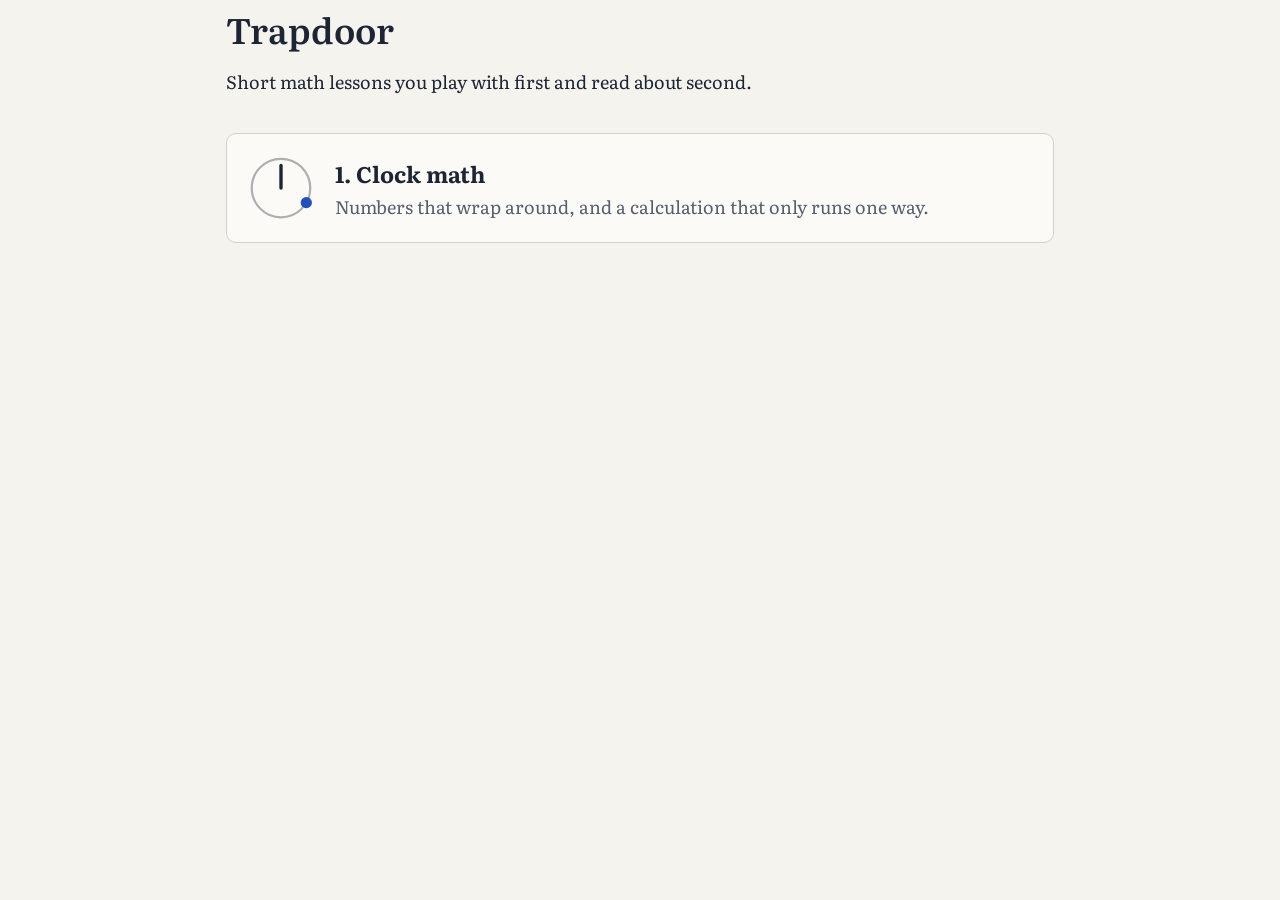
==== index.html @ 8e4dee6d "Add Trapdoor chapter 1: clock math" ====
<!doctype html>
<html lang="en">
<head>
  <meta charset="utf-8">
  <meta name="viewport" content="width=device-width, initial-scale=1">
  <title>Trapdoor: hands-on math lessons</title>
  <meta name="description" content="Short, hands-on math lessons you can touch. Start with clock math.">
  <meta name="theme-color" content="#f4f3ee">
  <link rel="icon" href="favicon.svg" type="image/svg+xml">
  <link rel="preconnect" href="https://fonts.googleapis.com">
  <link rel="preconnect" href="https://fonts.gstatic.com" crossorigin>
  <link rel="stylesheet" href="https://fonts.googleapis.com/css2?family=Atkinson+Hyperlegible:wght@400;700&family=Literata:opsz,wght@7..72,400;7..72,600&display=swap">
  <link rel="stylesheet" href="styles/shared.css">
</head>
<body>
  <main class="chapter">
    <h1>Trapdoor</h1>
    <p>Short math lessons you play with first and read about second.</p>
    <ol class="chapter-list">
      <li>
        <a href="chapters/clock-math.html">
          <svg viewBox="0 0 64 64" aria-hidden="true">
            <circle cx="32" cy="32" r="26" fill="none" stroke="currentColor" stroke-width="2" opacity="0.35"/>
            <line x1="32" y1="32" x2="32" y2="12" stroke="currentColor" stroke-width="3" stroke-linecap="round"/>
            <circle cx="54.5" cy="45" r="5" class="dial-mark-landed"/>
          </svg>
          <div>
            <strong>1. Clock math</strong>
            <span>Numbers that wrap around, and a calculation that only runs one way.</span>
          </div>
        </a>
      </li>
    </ol>
  </main>
</body>
</html>
---- styles/shared.css ----
/*
 * Trapdoor shared styles: a math notebook. Plain paper page, figures drawn on squared paper,
 * one fountain-pen blue for whatever just moved, red pencil only for a challenge target.
 *
 * - Every color is a token below; component rules never use a raw hex.
 * - Light theme only by design (the brief asks for a light notebook).
 * - Type: Literata for prose and numbers, Atkinson Hyperlegible for controls. Scale ratio 1.25.
 */

:root {
  color-scheme: light;

  --bg: #f4f3ee;
  --surface: #fbfaf7;
  --ink: #1d2433;
  --ink-soft: #565d6d;
  --rule: #d4d1c6;
  --grid-line: #ecebe4;
  --accent: #2350b8;
  --accent-soft: #9fb3e3;
  --on-accent: #ffffff;
  --accent-2: #b3261e;
  --ok: #2f7d4a;

  --font-body: "Literata", Georgia, "Times New Roman", serif;
  --font-ui: "Atkinson Hyperlegible", -apple-system, system-ui, sans-serif;

  --t-sm: 0.8rem;
  --t-base: 1rem;
  --t-md: 1.25rem;
  --t-lg: 1.563rem;
  --t-xl: 1.953rem;
  --t-display: 3.052rem;

  --space-1: 0.25rem;
  --space-2: 0.5rem;
  --space-3: 0.75rem;
  --space-4: 1rem;
  --space-6: 1.5rem;
  --space-8: 2rem;
  --space-12: 3rem;

  --radius: 10px;
  --touch: 44px;
  --grid-step: 22px;
}

*, *::before, *::after { box-sizing: border-box; }

html {
  font-size: 106.25%;
  -webkit-text-size-adjust: 100%;
}

@media (min-width: 760px) {
  html { font-size: 112.5%; }
}

body {
  margin: 0;
  background: var(--bg);
  color: var(--ink);
  font-family: var(--font-body);
  font-size: var(--t-base);
  line-height: 1.65;
  font-variant-numeric: lining-nums;
}

:focus-visible {
  outline: 3px solid var(--accent);
  outline-offset: 2px;
}

a { color: var(--accent); text-underline-offset: 0.15em; }

/* ---------- page frame ---------- */

.site-header {
  display: flex;
  justify-content: space-between;
  align-items: baseline;
  max-width: 48rem;
  margin: 0 auto;
  padding: var(--space-4) var(--space-4) 0;
  font-family: var(--font-ui);
  font-size: var(--t-sm);
  color: var(--ink-soft);
}

.site-name {
  color: var(--ink);
  font-weight: 700;
  text-decoration: none;
  padding: var(--space-3) 0;
}

.chapter {
  max-width: 48rem;
  margin: 0 auto;
  padding: 0 var(--space-4) var(--space-12);
}

h1 {
  font-size: var(--t-xl);
  font-weight: 600;
  line-height: 1.15;
  margin: var(--space-2) 0 var(--space-4);
}

h2 {
  font-size: var(--t-lg);
  font-weight: 600;
  line-height: 1.2;
  margin: 0 0 var(--space-3);
}

.prose {
  max-width: 36rem;
  margin: var(--space-12) 0 var(--space-6);
}

.prose p { margin: 0 0 var(--space-4); }

code {
  font-family: ui-monospace, "SF Mono", Menlo, monospace;
  font-size: 0.9em;
}

/* ---------- glossary terms ---------- */

button.term {
  font: inherit;
  color: inherit;
  background: none;
  border: 0;
  padding: 0;
  position: relative;
  cursor: pointer;
  text-decoration: underline dotted var(--accent);
  text-decoration-thickness: 2px;
  text-underline-offset: 0.2em;
}

/* An invisible halo enlarges the tap area to 44px tall without moving the line or the focus ring. */
button.term::before {
  content: "";
  position: absolute;
  inset: -0.6em -0.15em;
}

button.term[aria-expanded="true"] { color: var(--accent); }

.term-note {
  background: var(--surface);
  border: 1px solid var(--rule);
  border-radius: var(--radius);
  padding: var(--space-4) var(--space-4) var(--space-3);
  margin: 0 0 var(--space-4);
  font-size: 0.94rem;
}

.term-note p { margin: 0 0 var(--space-2); }

.term-note-close {
  font-family: var(--font-ui);
  font-size: var(--t-sm);
  min-height: var(--touch);
  padding: 0 var(--space-4);
  border: 1px solid var(--rule);
  border-radius: var(--radius);
  background: var(--bg);
  color: var(--ink);
  cursor: pointer;
}

/* ---------- widget frame: a figure drawn on squared paper ---------- */

.widget {
  margin: var(--space-4) 0 0;
  padding: var(--space-4);
  border: 1px solid var(--rule);
  border-radius: var(--radius);
  background-color: var(--surface);
  background-image:
    linear-gradient(var(--grid-line) 1px, transparent 1px),
    linear-gradient(90deg, var(--grid-line) 1px, transparent 1px);
  background-size: var(--grid-step) var(--grid-step);
  display: grid;
  gap: var(--space-4);
}

.dial {
  display: block;
  width: 100%;
  max-width: 340px;
  margin: 0 auto;
  height: auto;
  aspect-ratio: 1;
}

.widget-panel {
  display: flex;
  flex-direction: column;
  gap: var(--space-4);
  min-width: 0;
}

.widget figcaption { grid-column: 1 / -1; }

/* Phone: keep the hero dial small enough that a control shows on the first screen. */
@media (max-width: 759px) {
  .site-header { padding-top: var(--space-2); }
  h1 { margin: 0 0 var(--space-3); }
  .widget-hero .dial { max-width: 250px; }
  .widget-hero { gap: var(--space-3); }
}

@media (min-width: 760px) {
  .widget {
    grid-template-columns: minmax(0, 23rem) minmax(0, 1fr);
    align-items: center;
    padding: var(--space-6);
    gap: var(--space-6);
  }
  .dial { max-width: 23rem; }
  .widget-hero .dial { max-width: 25rem; }
  .widget-hero { grid-template-columns: minmax(0, 25rem) minmax(0, 1fr); }
}

/* ---------- dial marks (SVG) ---------- */

.dial-ring { fill: none; stroke: var(--rule); stroke-width: 2; }
.dial-tick { fill: var(--ink-soft); }
.dial-label { fill: var(--ink-soft); font-family: var(--font-body); }
.dial-label-landed { fill: var(--accent); font-weight: 600; }
.dial-label-target { fill: var(--accent-2); font-weight: 600; }
.dial-label-start { fill: var(--ink); font-weight: 600; }
.dial-mark-landed { fill: var(--accent); }
.dial-mark-visited { fill: var(--accent-soft); }
.dial-mark-start { fill: var(--surface); stroke: var(--accent); stroke-width: 3; }
.dial-mark-target { fill: var(--surface); stroke: var(--accent-2); stroke-width: 4; }
.dial-mark-miss { fill: var(--ink-soft); opacity: 0.5; }
.dial-chord { stroke: var(--accent); stroke-width: 2; opacity: 0.35; }
.dial-chord-latest { stroke-width: 3.5; opacity: 1; }
.dial-arc { fill: none; stroke: var(--accent); stroke-width: 3.5; stroke-linecap: round; }
.dial-arrowhead { fill: var(--accent); }
.dial-hand line { stroke: var(--ink); stroke-width: 4; stroke-linecap: round; }
.dial-hand circle { fill: var(--ink); }

/* ---------- readouts: the payload of each widget ---------- */

.readout {
  margin: 0;
  display: flex;
  flex-direction: column;
  gap: var(--space-1);
  font-variant-numeric: tabular-nums;
}

.readout-lead { font-size: var(--t-md); line-height: 1.3; }

.readout-big {
  font-size: var(--t-display);
  font-weight: 600;
  line-height: 1;
  color: var(--accent);
}

.readout-target { color: var(--accent-2); }

.readout-detail {
  color: var(--ink-soft);
  font-size: 0.94rem;
  line-height: 1.45;
}

/* ---------- controls ---------- */

.widget-controls {
  display: flex;
  flex-wrap: wrap;
  gap: var(--space-4) var(--space-6);
}

.stepper { display: flex; flex-direction: column; gap: var(--space-1); }

.stepper-label, .group-label, .guess-form label, .forward-demo label {
  font-family: var(--font-ui);
  font-size: var(--t-sm);
  color: var(--ink-soft);
}

.stepper-row, .guess-row { display: flex; gap: var(--space-1); }

.stepper-button,
.stepper-input,
.guess-row input,
.forward-input,
.action-row button,
.guess-row button,
.operation-toggle button,
.prime-buttons button {
  min-height: var(--touch);
  font-family: var(--font-ui);
  font-size: var(--t-base);
  color: var(--ink);
  background: var(--surface);
  border: 1px solid var(--rule);
  border-radius: var(--radius);
}

.stepper-button {
  min-width: var(--touch);
  font-size: var(--t-md);
  line-height: 1;
  cursor: pointer;
}

.stepper-input, .guess-row input {
  width: 5.5rem;
  text-align: center;
  font-variant-numeric: tabular-nums;
  -moz-appearance: textfield;
}

.stepper-input::-webkit-inner-spin-button,
.stepper-input::-webkit-outer-spin-button,
.guess-row input::-webkit-inner-spin-button,
.guess-row input::-webkit-outer-spin-button { -webkit-appearance: none; margin: 0; }

.stepper-slider {
  width: 100%;
  min-width: 12rem;
  height: var(--touch);
  margin: 0;
  accent-color: var(--accent);
}

button { cursor: pointer; }
button:disabled { cursor: default; opacity: 0.45; }

.action-row { display: flex; flex-wrap: wrap; gap: var(--space-2); }
.action-row button, .guess-row button { padding: 0 var(--space-4); }

.button-primary,
.operation-toggle button[aria-pressed="true"],
.prime-buttons button[aria-pressed="true"] {
  background: var(--accent);
  border-color: var(--accent);
  color: var(--on-accent);
  font-weight: 700;
}

.action-row .button-primary, .guess-row .button-primary { background: var(--accent); color: var(--on-accent); }

.operation-toggle { display: flex; gap: var(--space-1); }
.operation-toggle button { padding: 0 var(--space-6); }

.prime-picker { display: flex; flex-direction: column; gap: var(--space-1); }
.prime-buttons { display: flex; flex-wrap: wrap; gap: var(--space-1); }
.prime-buttons button { min-width: var(--touch); font-variant-numeric: tabular-nums; }

/* ---------- hop and try lists ---------- */

.hop-list, .try-list {
  list-style: none;
  margin: 0;
  padding: 0;
  display: flex;
  flex-wrap: wrap;
  gap: var(--space-1) var(--space-2);
  font-variant-numeric: tabular-nums;
}

.hop-list li, .try-list li {
  padding: var(--space-1) var(--space-2);
  border-radius: 6px;
  background: var(--bg);
  border: 1px solid var(--rule);
  font-size: 0.94rem;
  white-space: nowrap;
}

.try-list li.try-hit { border-color: var(--accent); color: var(--accent); font-weight: 600; }

.guess-form { display: flex; flex-direction: column; gap: var(--space-1); }

.tries { margin: 0; font-family: var(--font-ui); color: var(--ink-soft); }
.tries-count { font-family: var(--font-body); font-size: var(--t-lg); font-weight: 600; color: var(--ink); }

/* ---------- forward demo on the 39-digit clock ---------- */

.forward-demo {
  margin: var(--space-4) 0 0;
  padding: var(--space-4);
  border: 1px solid var(--rule);
  border-radius: var(--radius);
  background: var(--surface);
  display: flex;
  flex-direction: column;
  gap: var(--space-2);
}

.forward-input {
  width: 100%;
  padding: 0 var(--space-3);
  font-variant-numeric: tabular-nums;
}

.forward-output {
  margin: 0;
  display: flex;
  flex-direction: column;
  gap: var(--space-1);
  font-variant-numeric: tabular-nums;
}

.forward-landing {
  font-size: var(--t-md);
  font-weight: 600;
  color: var(--accent);
  overflow-wrap: anywhere;
}

.forward-time, .forward-demo figcaption { color: var(--ink-soft); font-size: 0.94rem; }

/* ---------- ending ---------- */

.closing { margin-top: var(--space-12); }

.bridge {
  font-size: var(--t-md);
  font-weight: 600;
  line-height: 1.4;
}

/* ---------- landing page ---------- */

.chapter-list { list-style: none; padding: 0; margin: var(--space-8) 0 0; }

.chapter-list a {
  display: grid;
  grid-template-columns: auto 1fr;
  gap: var(--space-4);
  align-items: center;
  padding: var(--space-4);
  border: 1px solid var(--rule);
  border-radius: var(--radius);
  background: var(--surface);
  color: var(--ink);
  text-decoration: none;
  min-height: var(--touch);
}

.chapter-list svg { width: 4rem; height: 4rem; }
.chapter-list strong { display: block; font-size: var(--t-md); }
.chapter-list span { color: var(--ink-soft); }

@media (prefers-reduced-motion: reduce) {
  *, *::before, *::after { transition: none !important; animation: none !important; scroll-behavior: auto !important; }
}
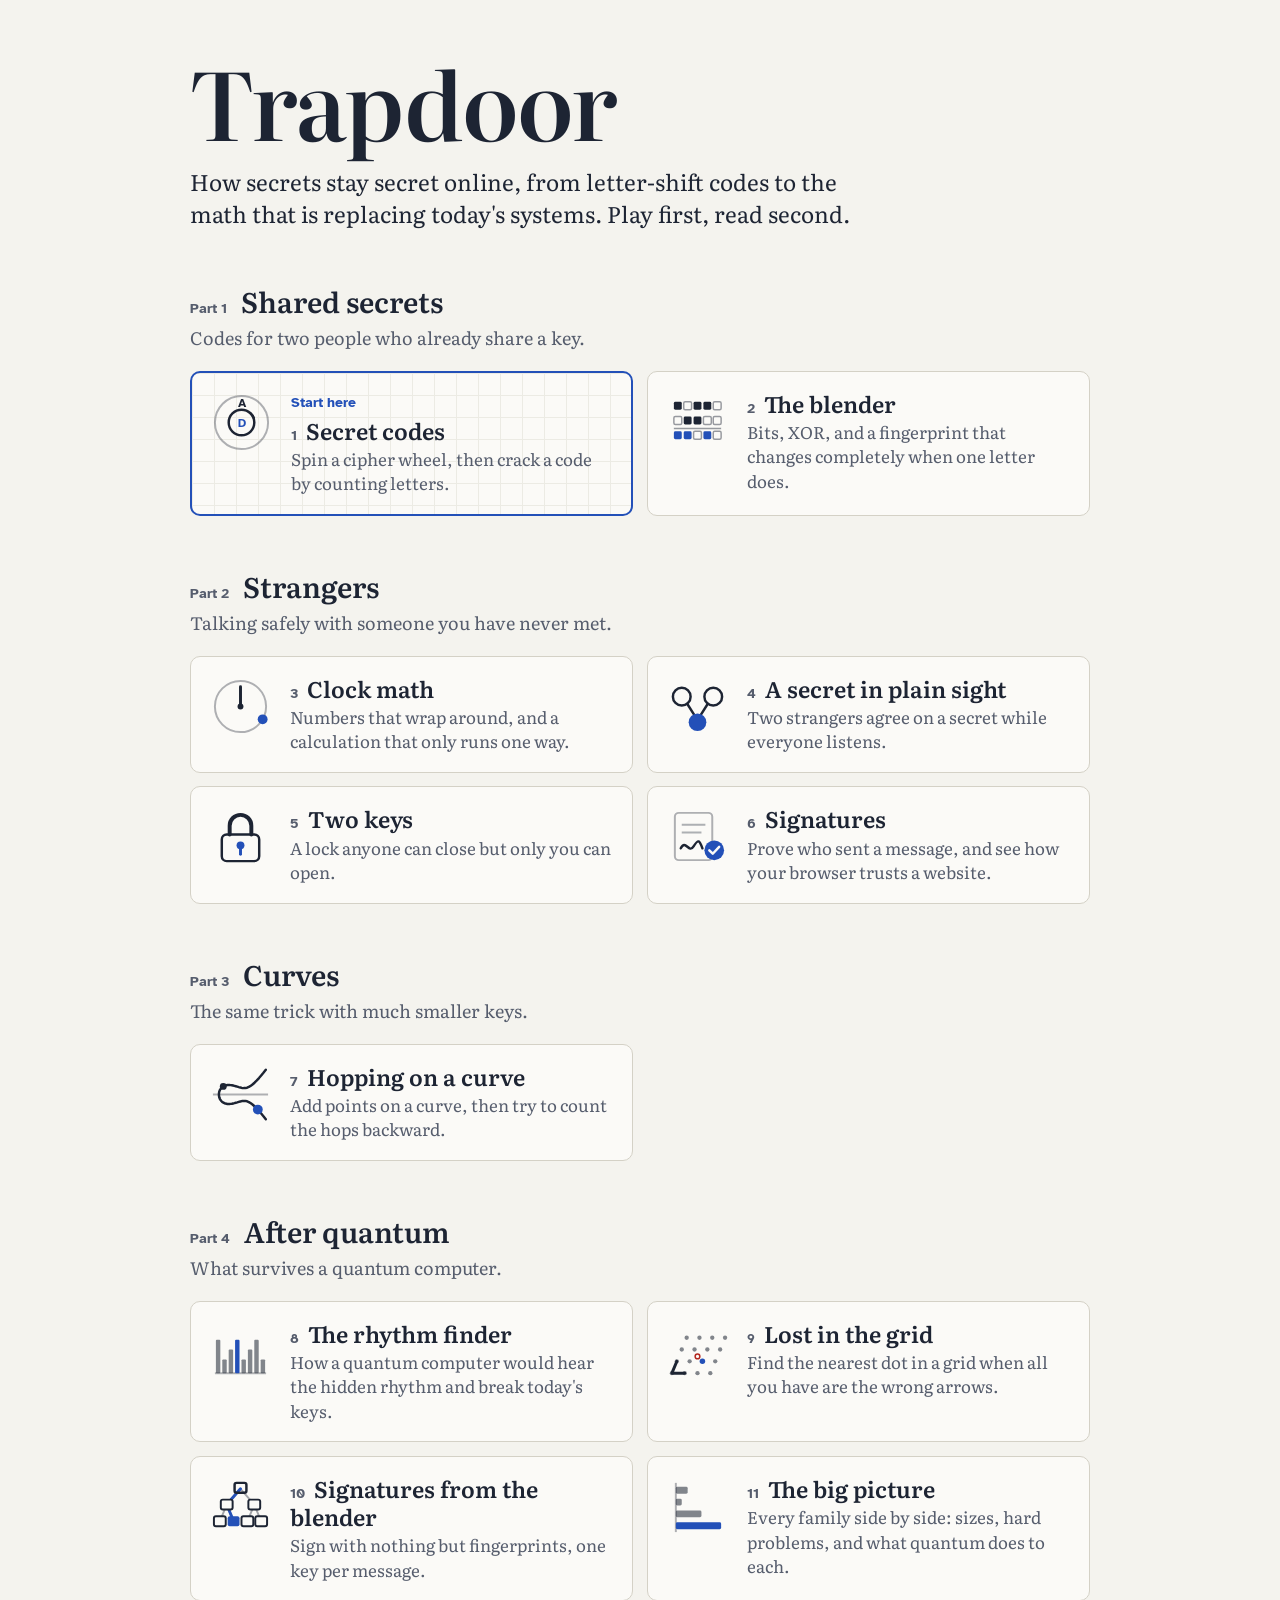
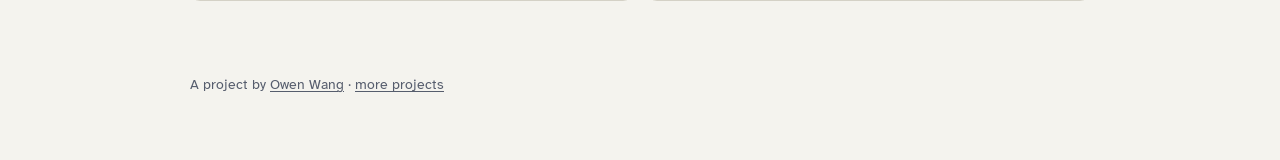
==== commit 6130119d: "Stitch the site together: index map, prev/next nav, shared styles split, share tags, docs" ====
--- a/index.html
+++ b/index.html
@@ -3,34 +3,63 @@
 <head>
   <meta charset="utf-8">
   <meta name="viewport" content="width=device-width, initial-scale=1">
-  <title>Trapdoor: hands-on math lessons</title>
-  <meta name="description" content="Short, hands-on math lessons you can touch. Start with clock math.">
+  <title>Trapdoor: hands-on cryptography lessons for high school</title>
+  <meta name="description" content="How secrets stay secret online, from letter-shift codes to the math replacing today's systems. Eleven free, hands-on lessons: play first, read second.">
+  <link rel="canonical" href="https://maninae.github.io/trapdoor/">
+  <meta property="og:type" content="website">
+  <meta property="og:site_name" content="Trapdoor">
+  <meta property="og:title" content="Trapdoor: hands-on cryptography lessons">
+  <meta property="og:description" content="How secrets stay secret online, from letter-shift codes to the math replacing today's systems. Play first, read second.">
+  <meta property="og:url" content="https://maninae.github.io/trapdoor/">
+  <meta property="og:image" content="https://maninae.github.io/trapdoor/assets/preview.png">
+  <meta property="og:image:width" content="1200">
+  <meta property="og:image:height" content="630">
+  <meta property="og:image:alt" content="Trapdoor: the site name beside the elliptic curve widget from chapter 7, drawn on squared paper.">
+  <meta name="twitter:card" content="summary_large_image">
+  <meta name="twitter:title" content="Trapdoor: hands-on cryptography lessons">
+  <meta name="twitter:description" content="How secrets stay secret online, from letter-shift codes to the math replacing today's systems. Play first, read second.">
+  <meta name="twitter:image" content="https://maninae.github.io/trapdoor/assets/preview.png">
   <meta name="theme-color" content="#f4f3ee">
+  <meta name="color-scheme" content="light">
   <link rel="icon" href="favicon.svg" type="image/svg+xml">
+  <link rel="icon" href="assets/icons/favicon-32.png" type="image/png" sizes="32x32">
+  <link rel="apple-touch-icon" href="assets/icons/apple-touch-icon.png">
+  <link rel="manifest" href="manifest.webmanifest">
   <link rel="preconnect" href="https://fonts.googleapis.com">
   <link rel="preconnect" href="https://fonts.gstatic.com" crossorigin>
   <link rel="stylesheet" href="https://fonts.googleapis.com/css2?family=Atkinson+Hyperlegible:wght@400;700&family=Literata:opsz,wght@7..72,400;7..72,600&display=swap">
-  <link rel="stylesheet" href="styles/shared.css">
+  <link rel="stylesheet" href="styles/tokens.css">
+  <link rel="stylesheet" href="styles/base.css">
+  <link rel="stylesheet" href="styles/landing.css">
 </head>
 <body>
-  <main class="chapter">
-    <h1>Trapdoor</h1>
-    <p>Short math lessons you play with first and read about second.</p>
-    <ol class="chapter-list">
-      <li>
-        <a href="chapters/clock-math.html">
-          <svg viewBox="0 0 64 64" aria-hidden="true">
-            <circle cx="32" cy="32" r="26" fill="none" stroke="currentColor" stroke-width="2" opacity="0.35"/>
-            <line x1="32" y1="32" x2="32" y2="12" stroke="currentColor" stroke-width="3" stroke-linecap="round"/>
-            <circle cx="54.5" cy="45" r="5" class="dial-mark-landed"/>
-          </svg>
-          <div>
-            <strong>1. Clock math</strong>
-            <span>Numbers that wrap around, and a calculation that only runs one way.</span>
-          </div>
-        </a>
-      </li>
-    </ol>
+  <main class="landing">
+    <h1 class="landing-name">Trapdoor</h1>
+    <p class="landing-pitch">How secrets stay secret online, from letter-shift codes to the math that is replacing today's systems. Play first, read second.</p>
+
+    <div class="map" id="chapter-map">
+      <ol class="map-fallback">
+        <li><a href="chapters/secret-codes.html">Secret codes</a></li>
+        <li><a href="chapters/scrambling.html">The blender</a></li>
+        <li><a href="chapters/clock-math.html">Clock math</a></li>
+        <li><a href="chapters/shared-secret.html">A secret in plain sight</a></li>
+        <li><a href="chapters/two-keys.html">Two keys</a></li>
+        <li><a href="chapters/signatures.html">Signatures</a></li>
+        <li><a href="chapters/curves.html">Hopping on a curve</a></li>
+        <li><a href="chapters/quantum.html">The rhythm finder</a></li>
+        <li><a href="chapters/lattices.html">Lost in the grid</a></li>
+        <li><a href="chapters/hash-signatures.html">Signatures from the blender</a></li>
+        <li><a href="chapters/big-picture.html">The big picture</a></li>
+      </ol>
+    </div>
   </main>
+
+  <footer class="site-footer">
+    A project by <a href="https://maninae.github.io/">Owen Wang</a> · <a href="https://maninae.github.io/projects.html">more projects</a>
+  </footer>
+
+  <script src="scripts/chapters.js"></script>
+  <script src="scripts/chapter-glyphs.js"></script>
+  <script src="scripts/landing.js"></script>
 </body>
 </html>
--- a/styles/tokens.css
+++ b/styles/tokens.css
@@ -0,0 +1,55 @@
+/*
+ * Trapdoor design tokens: a math notebook. Plain paper page, figures drawn on squared paper,
+ * one fountain-pen blue for whatever just moved, red pencil only for a challenge target.
+ *
+ * - Every color on the site is a token here; no other sheet uses a raw hex except the
+ *   chapter 4 paint colors, which live with that chapter.
+ * - Light theme only by design.
+ * - Type: Literata for prose and numbers, Atkinson Hyperlegible for controls. Scale ratio 1.25.
+ * - People keep one hue across chapters 4 to 6: Alice teal, Bob violet, Eve (the listener) soft ink.
+ */
+
+:root {
+  color-scheme: light;
+
+  --bg: #f4f3ee;
+  --surface: #fbfaf7;
+  --ink: #1d2433;
+  --ink-soft: #565d6d;
+  --rule: #d4d1c6;
+  --grid-line: #ecebe4;
+  --accent: #2350b8;
+  --accent-soft: #9fb3e3;
+  --on-accent: #ffffff;
+  --accent-2: #b3261e;
+  --ok: #2f7d4a;
+
+  --person-alice: #0f6e66;
+  --person-alice-soft: #e2f0ee;
+  --person-bob: #74389a;
+  --person-bob-soft: #efe6f4;
+  --person-eve: var(--ink-soft);
+
+  --font-body: "Literata", Georgia, "Times New Roman", serif;
+  --font-ui: "Atkinson Hyperlegible", -apple-system, system-ui, sans-serif;
+  --font-mono: ui-monospace, "SF Mono", Menlo, monospace;
+
+  --t-sm: 0.8rem;
+  --t-base: 1rem;
+  --t-md: 1.25rem;
+  --t-lg: 1.563rem;
+  --t-xl: 1.953rem;
+  --t-display: 3.052rem;
+
+  --space-1: 0.25rem;
+  --space-2: 0.5rem;
+  --space-3: 0.75rem;
+  --space-4: 1rem;
+  --space-6: 1.5rem;
+  --space-8: 2rem;
+  --space-12: 3rem;
+
+  --radius: 10px;
+  --touch: 44px;
+  --grid-step: 22px;
+}
--- a/styles/base.css
+++ b/styles/base.css
@@ -0,0 +1,104 @@
+/*
+ * Base layer: reset, page frame, headings, prose, and the chapter ending.
+ * Load order on every page: tokens, base, widgets, controls, components, then the chapter sheet.
+ */
+
+*, *::before, *::after { box-sizing: border-box; }
+
+html {
+  font-size: 106.25%;
+  -webkit-text-size-adjust: 100%;
+}
+
+@media (min-width: 760px) {
+  html { font-size: 112.5%; }
+}
+
+body {
+  margin: 0;
+  background: var(--bg);
+  color: var(--ink);
+  font-family: var(--font-body);
+  font-size: var(--t-base);
+  line-height: 1.65;
+  font-variant-numeric: lining-nums;
+}
+
+:focus-visible {
+  outline: 3px solid var(--accent);
+  outline-offset: 2px;
+}
+
+a { color: var(--accent); text-underline-offset: 0.15em; }
+
+/* ---------- page frame ---------- */
+
+.site-header {
+  display: flex;
+  justify-content: space-between;
+  align-items: baseline;
+  max-width: 48rem;
+  margin: 0 auto;
+  padding: var(--space-4) var(--space-4) 0;
+  font-family: var(--font-ui);
+  font-size: var(--t-sm);
+  color: var(--ink-soft);
+}
+
+.site-name {
+  color: var(--ink);
+  font-weight: 700;
+  text-decoration: none;
+  padding: var(--space-3) 0;
+}
+
+.chapter {
+  max-width: 48rem;
+  margin: 0 auto;
+  padding: 0 var(--space-4) var(--space-12);
+}
+
+h1 {
+  font-size: var(--t-xl);
+  font-weight: 600;
+  line-height: 1.15;
+  margin: var(--space-2) 0 var(--space-4);
+}
+
+h2 {
+  font-size: var(--t-lg);
+  font-weight: 600;
+  line-height: 1.2;
+  margin: 0 0 var(--space-3);
+}
+
+.prose {
+  max-width: 36rem;
+  margin: var(--space-12) 0 var(--space-6);
+}
+
+.prose p { margin: 0 0 var(--space-4); }
+
+code {
+  font-family: var(--font-mono);
+  font-size: 0.9em;
+}
+
+@media (max-width: 759px) {
+  .site-header { padding-top: var(--space-2); }
+  h1 { margin: 0 0 var(--space-3); }
+}
+
+/* ---------- ending ---------- */
+
+.closing { margin-top: var(--space-12); }
+
+.bridge {
+  font-size: var(--t-md);
+  font-weight: 600;
+  line-height: 1.4;
+}
+
+@media (prefers-reduced-motion: reduce) {
+  *, *::before, *::after { transition: none !important; animation: none !important; scroll-behavior: auto !important; }
+}
--- a/styles/landing.css
+++ b/styles/landing.css
@@ -0,0 +1,143 @@
+/*
+ * Landing page (index.html) and 404 page: the name, one line, then the map of arcs and chapters.
+ *
+ * - First look: the name, then chapter 1's card, the only card with the accent border and the
+ *   squared-paper background the widgets use.
+ * - Every other card is quiet: ink glyph with one blue mark, number, title, one-line hook.
+ */
+
+.landing {
+  max-width: 52rem;
+  margin: 0 auto;
+  padding: var(--space-12) var(--space-4) var(--space-8);
+}
+
+.landing-name {
+  font-size: clamp(3.2rem, 11vw, 5.2rem);
+  font-weight: 600;
+  line-height: 1;
+  letter-spacing: -0.02em;
+  margin: 0 0 var(--space-4);
+}
+
+.landing-pitch {
+  max-width: 37rem;
+  margin: 0;
+  font-size: var(--t-md);
+  line-height: 1.45;
+}
+
+/* ---------- arcs ---------- */
+
+.arc { margin-top: var(--space-12); }
+
+.arc-heading {
+  display: flex;
+  align-items: baseline;
+  gap: var(--space-3);
+  margin: 0;
+  font-size: var(--t-lg);
+}
+
+.arc-number {
+  font-family: var(--font-ui);
+  font-size: var(--t-sm);
+  font-weight: 700;
+  color: var(--ink-soft);
+}
+
+.arc-line {
+  margin: var(--space-1) 0 var(--space-4);
+  color: var(--ink-soft);
+}
+
+.map-list {
+  list-style: none;
+  margin: 0;
+  padding: 0;
+  display: grid;
+  grid-template-columns: minmax(0, 1fr);
+  gap: var(--space-3);
+}
+
+/* Two columns: the arcs hold 2, 4, 1 and 4 chapters, so rows fill without orphans. */
+@media (min-width: 760px) {
+  .map-list { grid-template-columns: repeat(2, minmax(0, 1fr)); }
+}
+
+.map-item { display: flex; }
+
+.map-card {
+  flex: 1;
+  display: grid;
+  grid-template-columns: 3.5rem minmax(0, 1fr);
+  gap: var(--space-4);
+  align-items: start;
+  padding: var(--space-4);
+  border: 1px solid var(--rule);
+  border-radius: var(--radius);
+  background: var(--surface);
+  color: var(--ink);
+  text-decoration: none;
+}
+
+.map-card:hover { border-color: var(--ink-soft); }
+.map-card:hover .map-title { text-decoration: underline; text-underline-offset: 0.15em; }
+
+.map-card-start {
+  border: 2px solid var(--accent);
+  background-image:
+    linear-gradient(var(--grid-line) 1px, transparent 1px),
+    linear-gradient(90deg, var(--grid-line) 1px, transparent 1px);
+  background-size: var(--grid-step) var(--grid-step);
+}
+
+.map-card-start:hover { border-color: var(--accent); }
+
+.map-glyph { width: 3.5rem; height: 3.5rem; color: var(--ink); }
+.glyph-accent { fill: var(--accent); }
+.glyph-text { font-family: var(--font-ui); font-size: 12px; font-weight: 700; fill: currentColor; }
+.glyph-accent-text { fill: var(--accent); }
+
+.map-text { display: flex; flex-direction: column; gap: 2px; min-width: 0; }
+
+.map-start {
+  font-family: var(--font-ui);
+  font-size: var(--t-sm);
+  font-weight: 700;
+  color: var(--accent);
+}
+
+.map-title { font-size: var(--t-md); font-weight: 600; line-height: 1.25; }
+
+.map-number {
+  font-family: var(--font-ui);
+  font-size: var(--t-sm);
+  font-weight: 700;
+  color: var(--ink-soft);
+  margin-right: var(--space-2);
+}
+
+.map-hook { color: var(--ink-soft); font-size: 0.94rem; line-height: 1.45; }
+
+/* No-JS fallback list, replaced by landing.js. */
+.map-fallback { margin: var(--space-8) 0 0; padding-left: 1.5rem; }
+.map-fallback li { padding: var(--space-1) 0; }
+
+/* ---------- footer ---------- */
+
+.site-footer {
+  max-width: 52rem;
+  margin: 0 auto;
+  padding: var(--space-6) var(--space-4) var(--space-12);
+  font-family: var(--font-ui);
+  font-size: var(--t-sm);
+  color: var(--ink-soft);
+}
+
+.site-footer a { color: var(--ink-soft); display: inline-block; padding: var(--space-2) 0; }
+
+@media (max-width: 759px) {
+  .landing { padding-top: var(--space-8); }
+  .arc { margin-top: var(--space-8); }
+}
